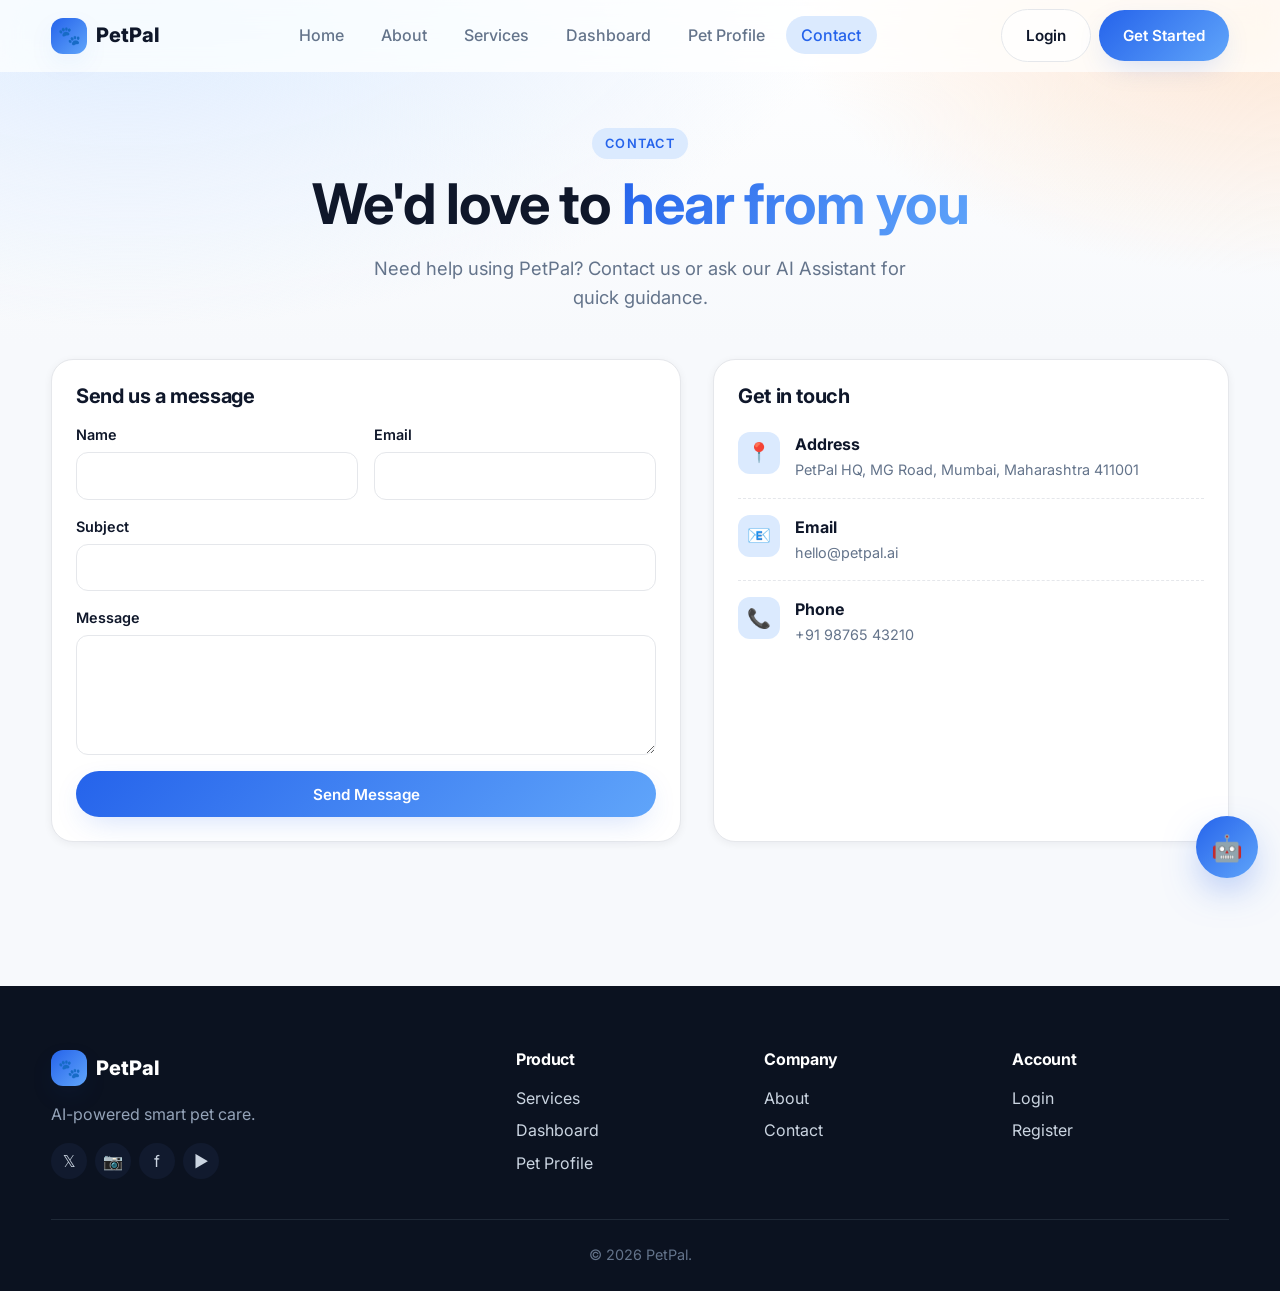
==== frontend/contact.html @ 14e183da "Secure API setup" ====
<!doctype html>
<html lang="en">
  <head>
    <meta charset="UTF-8" />
    <meta name="viewport" content="width=device-width, initial-scale=1.0" />
    <title>Contact — PetPal</title>
    <link
      href="https://fonts.googleapis.com/css2?family=Inter:wght@400;500;600;700;800&display=swap"
      rel="stylesheet"
    />
    <link rel="stylesheet" href="style.css" />
  </head>
  <body>
    <nav class="navbar">
      <div class="nav-inner">
        <a href="index.html" class="logo"
          ><span class="logo-mark">🐾</span> PetPal</a
        >
        <ul class="nav-links">
          <li><a href="index.html">Home</a></li>
          <li><a href="about.html">About</a></li>
          <li><a href="services.html">Services</a></li>
          <li><a href="dashboard.html">Dashboard</a></li>
          <li><a href="pet-profile.html">Pet Profile</a></li>
          <li><a href="contact.html">Contact</a></li>
        </ul>
        <div class="nav-cta">
          <a href="login.html" class="btn btn-ghost">Login</a
          ><a href="register.html" class="btn btn-primary">Get Started</a
          ><button class="hamburger" aria-label="Menu"><span></span></button>
        </div>
      </div>
    </nav>

    <header class="hero" style="padding-bottom: 2rem">
      <div class="container" style="text-align: center">
        <span class="eyebrow reveal">Contact</span>
        <h1 class="reveal">
          We'd love to
          <span
            style="
              background: var(--gradient-primary);
              -webkit-background-clip: text;
              background-clip: text;
              color: transparent;
            "
            >hear from you</span
          >
        </h1>
        <p class="lead reveal" style="margin: 0 auto">
          Need help using PetPal? Contact us or ask our AI Assistant for quick guidance.
        </p>
      </div>
    </header>

    <section class="section" style="padding-top: 1rem">
      <div class="container contact-grid">
        <div class="panel reveal">
          <h3>Send us a message</h3>
          <form id="contactForm" style="margin-top: 1rem">
            <div class="row">
              <div class="field">
                <label>Name</label><input name="name" type="text" required />
              </div>
              <div class="field">
                <label>Email</label><input name="email" type="email" required />
              </div>
            </div>
            <div class="field">
              <label>Subject</label
              ><input name="subject" type="text" required />
            </div>
            <div class="field">
              <label>Message</label
              ><textarea name="message" required></textarea>
            </div>
            <button type="submit" class="btn btn-primary btn-block">
              Send Message
            </button>
          </form>
        </div>
        <div class="panel reveal">
          <h3>Get in touch</h3>
          <div class="info-item">
            <div class="icon">📍</div>
            <div>
              <b>Address</b
              ><span>PetPal HQ, MG Road, Mumbai, Maharashtra 411001</span>
            </div>
          </div>
          <div class="info-item">
            <div class="icon">📧</div>
            <div><b>Email</b><span>hello@petpal.ai</span></div>
          </div>
          <div class="info-item">
            <div class="icon">📞</div>
            <div><b>Phone</b><span>+91 98765 43210</span></div>
          </div>
    </section>

    <footer class="footer">
      <div class="container footer-grid">
        <div>
          <div class="logo" style="color: #fff">
            <span class="logo-mark">🐾</span> PetPal
          </div>
          <p style="margin-top: 1rem; color: #94a3b8">
            AI-powered smart pet care.
          </p>
          <div class="socials">
            <a href="#">𝕏</a><a href="#">📷</a><a href="#">f</a
            ><a href="#">▶</a>
          </div>
        </div>
        <div>
          <h4>Product</h4>
          <ul>
            <li><a href="services.html">Services</a></li>
            <li><a href="dashboard.html">Dashboard</a></li>
            <li><a href="pet-profile.html">Pet Profile</a></li>
          </ul>
        </div>
        <div>
          <h4>Company</h4>
          <ul>
            <li><a href="about.html">About</a></li>
            <li><a href="contact.html">Contact</a></li>
          </ul>
        </div>
        <div>
          <h4>Account</h4>
          <ul>
            <li><a href="login.html">Login</a></li>
            <li><a href="register.html">Register</a></li>
          </ul>
        </div>
      </div>
      <div class="container footer-bottom">© 2026 PetPal.</div>
    </footer>

    <button class="ai-fab" aria-label="Ask PetPal AI">🤖</button>
    <div class="ai-panel">
      <div class="ai-header">
        <div class="avatar">🤖</div>
        <div>
          <strong>PetPal AI</strong><small>Multilingual · Always on</small>
        </div>
        <button class="close">×</button>
      </div>
      <div class="ai-body">
        <div class="msg bot">
          Hi! I can answer questions about PetPal, explain features, and help you navigate the website.
        </div>
      </div>
      <div class="ai-suggest">
        <button>How do I contact PetPal?</button>
        <button>Explain this website</button>
        <button>What services are available?</button>
      </div>
      <div class="ai-input">
        <input type="text" placeholder="Ask PetPal AI…" /><button>Send</button>
      </div>
    </div>
    <script src="script.js"></script>
    <script>

document.getElementById("contactForm").addEventListener("submit", async function(e){

    e.preventDefault();

    const name=document.querySelector('[name="name"]').value;
    const email=document.querySelector('[name="email"]').value;
    const subject=document.querySelector('[name="subject"]').value;
    const message=document.querySelector('[name="message"]').value;

    try{

        const response=await fetch("http://127.0.0.1:5000/contact",{

            method:"POST",

            headers:{
                "Content-Type":"application/json"
            },

            body:JSON.stringify({
                name,
                email,
                subject,
                message
            })

        });

        const data=await response.json();

        if(data.success){

            alert("Message Sent Successfully!");

            document.getElementById("contactForm").reset();

        }else{

            alert(data.message);

        }

    }catch(error){

        alert("Unable to connect to backend.");

    }

});

</script> 
  </body>
</html>
---- frontend/style.css ----
/* =========================================================================
   PetPal — Global stylesheet
   Shared across every page. Design tokens, layout, components, animations,
   and responsive breakpoints all live here.
   ========================================================================= */

/* ---------- 1. Design tokens ---------- */
:root {
  --primary: #2563eb;
  --primary-dark: #1e40af;
  --primary-glow: #60a5fa;
  --accent: #f97316;
  --accent-soft: #fed7aa;
  --success: #22c55e;
  --danger: #ef4444;

  --bg: #f7f9fc;
  --bg-alt: #eef2ff;
  --surface: #ffffff;
  --surface-glass: rgba(255, 255, 255, 0.75);
  --border: #e5e7eb;

  --text: #0f172a;
  --text-muted: #64748b;
  --text-invert: #ffffff;

  --radius-sm: 8px;
  --radius: 14px;
  --radius-lg: 22px;
  --radius-pill: 999px;

  --shadow-sm: 0 2px 8px rgba(15, 23, 42, 0.06);
  --shadow: 0 10px 30px -10px rgba(37, 99, 235, 0.25);
  --shadow-lg: 0 20px 60px -20px rgba(37, 99, 235, 0.35);

  --gradient-primary: linear-gradient(135deg, #2563eb 0%, #60a5fa 100%);
  --gradient-accent: linear-gradient(135deg, #f97316 0%, #fb923c 100%);
  --gradient-hero: radial-gradient(1200px 600px at 10% -10%, #dbeafe 0%, transparent 60%),
                   radial-gradient(900px 500px at 100% 0%, #fde4d0 0%, transparent 55%),
                   linear-gradient(180deg, #ffffff 0%, #f7f9fc 100%);

  --font-sans: "Inter", system-ui, -apple-system, "Segoe UI", Roboto, sans-serif;
  --nav-h: 72px;
}

/* ---------- 2. Reset ---------- */
*, *::before, *::after { box-sizing: border-box; }
html { scroll-behavior: smooth; }
body {
  margin: 0;
  font-family: var(--font-sans);
  color: var(--text);
  background: var(--bg);
  line-height: 1.55;
  -webkit-font-smoothing: antialiased;
}
img { max-width: 100%; display: block; }
a { color: inherit; text-decoration: none; }
button { font-family: inherit; cursor: pointer; border: none; background: none; }
input, textarea, select { font-family: inherit; font-size: 1rem; }

h1, h2, h3, h4 { margin: 0 0 .5rem; line-height: 1.2; font-weight: 700; letter-spacing: -0.02em; }
h1 { font-size: clamp(2.25rem, 4.5vw, 3.5rem); }
h2 { font-size: clamp(1.75rem, 3vw, 2.5rem); }
h3 { font-size: 1.25rem; }
p  { margin: 0 0 1rem; color: var(--text-muted); }

.container { width: min(1200px, 92%); margin: 0 auto; }
.section { padding: 5rem 0; }
.section-title { text-align: center; margin-bottom: 3rem; }
.section-title p { max-width: 640px; margin: 0.5rem auto 0; }
.eyebrow {
  display: inline-block; font-size: 0.8rem; font-weight: 600;
  color: var(--primary); text-transform: uppercase; letter-spacing: 0.1em;
  padding: 0.35rem 0.8rem; background: #dbeafe; border-radius: var(--radius-pill);
  margin-bottom: 0.75rem;
}

/* ---------- 3. Buttons ---------- */
.btn {
  display: inline-flex; align-items: center; gap: 0.5rem;
  padding: 0.85rem 1.5rem; border-radius: var(--radius-pill);
  font-weight: 600; font-size: 0.95rem;
  transition: transform 0.2s ease, box-shadow 0.2s ease, background 0.2s ease;
}
.btn:hover { transform: translateY(-2px); }
.btn-primary { background: var(--gradient-primary); color: #fff; box-shadow: var(--shadow); }
.btn-primary:hover { box-shadow: var(--shadow-lg); }
.btn-accent { background: var(--gradient-accent); color: #fff; box-shadow: 0 10px 30px -10px rgba(249, 115, 22, .4); }
.btn-ghost { background: rgba(255,255,255,.7); color: var(--text); border: 1px solid var(--border); }
.btn-ghost:hover { background: #fff; }
.btn-block { width: 100%; justify-content: center; }

/* ---------- 4. Navbar ---------- */
.navbar {
  position: fixed; inset: 0 0 auto 0; height: var(--nav-h); z-index: 100;
  display: flex; align-items: center;
  background: rgba(255,255,255,0.75);
  backdrop-filter: saturate(180%) blur(14px);
  -webkit-backdrop-filter: saturate(180%) blur(14px);
  border-bottom: 1px solid transparent;
  transition: height .25s ease, box-shadow .25s ease, border-color .25s ease;
}
.navbar.scrolled { height: 60px; box-shadow: var(--shadow-sm); border-bottom-color: var(--border); }
.nav-inner { width: min(1200px, 92%); margin: 0 auto; display: flex; align-items: center; justify-content: space-between; }
.logo { display: flex; align-items: center; gap: .55rem; font-weight: 800; font-size: 1.25rem; }
.logo-mark {
  width: 36px; height: 36px; border-radius: 12px;
  background: var(--gradient-primary); color: #fff;
  display: grid; place-items: center; font-size: 1.15rem;
  box-shadow: var(--shadow);
}
.nav-links { display: flex; gap: 0.4rem; align-items: center; list-style: none; margin: 0; padding: 0; }
.nav-links a {
  padding: 0.55rem 0.95rem; border-radius: var(--radius-pill);
  font-weight: 500; color: var(--text-muted); transition: color .2s ease, background .2s ease;
}
.nav-links a:hover { color: var(--primary); background: #eff6ff; }
.nav-links a.active { color: var(--primary); background: #dbeafe; }
.nav-cta { display: flex; gap: .5rem; align-items: center; }

.hamburger { display: none; width: 42px; height: 42px; border-radius: 12px; align-items: center; justify-content: center; background: #fff; border: 1px solid var(--border); }
.hamburger span { display: block; width: 20px; height: 2px; background: var(--text); position: relative; }
.hamburger span::before, .hamburger span::after { content:""; position:absolute; left:0; width:20px; height:2px; background: var(--text); }
.hamburger span::before { top: -6px; }
.hamburger span::after  { top:  6px; }

/* ---------- 5. Hero ---------- */
.hero {
  padding: calc(var(--nav-h) + 3.5rem) 0 4rem;
  background: var(--gradient-hero);
  position: relative; overflow: hidden;
}
.hero-grid { display: grid; grid-template-columns: 1.1fr 1fr; gap: 3rem; align-items: center; }
.hero h1 { margin-bottom: 1rem; }
.hero h1 span { background: var(--gradient-primary); -webkit-background-clip: text; background-clip: text; color: transparent; }
.hero .lead { font-size: 1.15rem; color: var(--text-muted); max-width: 560px; }
.hero-cta { display: flex; gap: .75rem; flex-wrap: wrap; margin-top: 1.75rem; }
.hero-trust { display: flex; gap: 1.5rem; margin-top: 2rem; color: var(--text-muted); font-size: .9rem; flex-wrap: wrap; }
.hero-trust b { color: var(--text); }

.hero-art {
  position: relative; aspect-ratio: 1/1; max-width: 480px; margin-left: auto;
  background: var(--gradient-primary);
  border-radius: 36% 64% 55% 45% / 45% 40% 60% 55%;
  box-shadow: var(--shadow-lg);
  animation: morph 12s ease-in-out infinite;
  display: grid; place-items: center; color: #fff; font-size: 8rem;
}
.hero-art::after {
  content: ""; position: absolute; inset: -20px;
  border: 2px dashed rgba(37,99,235,.25); border-radius: inherit;
  animation: spin 30s linear infinite;
}
@keyframes morph {
  0%,100% { border-radius: 36% 64% 55% 45% / 45% 40% 60% 55%; }
  50%     { border-radius: 60% 40% 45% 55% / 55% 60% 40% 45%; }
}
@keyframes spin { to { transform: rotate(360deg); } }

/* ---------- 6. Stats ---------- */
.stats { display: grid; grid-template-columns: repeat(4, 1fr); gap: 1.25rem; }
.stat {
  background: var(--surface); border: 1px solid var(--border);
  border-radius: var(--radius); padding: 1.5rem; text-align: center;
  box-shadow: var(--shadow-sm); transition: transform .25s ease, box-shadow .25s ease;
}
.stat:hover { transform: translateY(-4px); box-shadow: var(--shadow); }
.stat-num { font-size: 2.25rem; font-weight: 800; color: var(--primary); }
.stat-label { color: var(--text-muted); font-size: .95rem; }

/* ---------- 7. Cards / Features ---------- */
.grid-3 { display: grid; grid-template-columns: repeat(3, 1fr); gap: 1.5rem; }
.grid-2 { display: grid; grid-template-columns: repeat(2, 1fr); gap: 1.5rem; }
.grid-4 { display: grid; grid-template-columns: repeat(4, 1fr); gap: 1.25rem; }

.card {
  background: var(--surface); border: 1px solid var(--border);
  border-radius: var(--radius-lg); padding: 1.75rem;
  box-shadow: var(--shadow-sm);
  transition: transform .3s ease, box-shadow .3s ease, border-color .3s ease;
}
.card:hover { transform: translateY(-6px); box-shadow: var(--shadow-lg); border-color: #c7d2fe; }
.card-icon {
  width: 52px; height: 52px; border-radius: 14px; display: grid; place-items: center;
  background: var(--gradient-primary); color: #fff; font-size: 1.4rem; margin-bottom: 1rem;
  box-shadow: var(--shadow);
}
.card h3 { margin-bottom: .35rem; }
.card p  { margin: 0; }

/* ---------- 8. Why / Testimonials / CTA ---------- */
.why-list { display: grid; grid-template-columns: repeat(2, 1fr); gap: 1rem 2rem; }
.why-list li { display: flex; gap: .75rem; align-items: flex-start; color: var(--text); }
.check {
  flex: 0 0 24px; width: 24px; height: 24px; border-radius: 50%;
  background: #dcfce7; color: var(--success); display: grid; place-items: center; font-weight: 700;
}

.testimonial { position: relative; }
.testimonial p { color: var(--text); font-size: 1.05rem; }
.testimonial .who { display: flex; align-items: center; gap: .75rem; margin-top: 1rem; }
.avatar { width: 42px; height: 42px; border-radius: 50%; background: var(--gradient-accent); display: grid; place-items: center; color: #fff; font-weight: 700; }
.avatar-lg { width: 56px; height: 56px; font-size: 1.15rem; }

.cta-banner {
  background: var(--gradient-primary); color: #fff; border-radius: var(--radius-lg);
  padding: 3rem; display: flex; align-items: center; justify-content: space-between; gap: 2rem;
  box-shadow: var(--shadow-lg);
}
.cta-banner h2 { color: #fff; }
.cta-banner p  { color: rgba(255,255,255,.85); margin: 0; }

/* ---------- 9. Footer ---------- */
.footer { background: #0b1220; color: #cbd5e1; padding: 4rem 0 1.5rem; margin-top: 4rem; }
.footer h4 { color: #fff; margin-bottom: 1rem; font-size: 1rem; }
.footer a { color: #cbd5e1; }
.footer a:hover { color: #fff; }
.footer-grid { display: grid; grid-template-columns: 2fr 1fr 1fr 1fr; gap: 2rem; }
.footer ul { list-style: none; padding: 0; margin: 0; display: grid; gap: .5rem; }
.footer .socials { display: flex; gap: .5rem; margin-top: 1rem; }
.footer .socials a {
  width: 36px; height: 36px; border-radius: 50%; background: #111a2e;
  display: grid; place-items: center; transition: background .2s ease;
}
.footer .socials a:hover { background: var(--primary); }
.footer-bottom { text-align: center; margin-top: 2.5rem; padding-top: 1.5rem; border-top: 1px solid #1f2937; color: #64748b; font-size: .9rem; }

/* ---------- 10. Floating AI Assistant ---------- */
.ai-fab {
  position: fixed; right: 22px; bottom: 22px; z-index: 90;
  width: 62px; height: 62px; border-radius: 50%;
  background: var(--gradient-primary); color: #fff; font-size: 1.6rem;
  display: grid; place-items: center;
  box-shadow: 0 15px 40px -10px rgba(37,99,235,.55);
  animation: pulseGlow 2.4s ease-in-out infinite;
}
.ai-fab:hover { transform: scale(1.06); }
@keyframes pulseGlow {
  0%,100% { box-shadow: 0 15px 40px -10px rgba(37,99,235,.55), 0 0 0 0 rgba(37,99,235,.4); }
  50%     { box-shadow: 0 15px 40px -10px rgba(37,99,235,.55), 0 0 0 18px rgba(37,99,235,0); }
}

.ai-panel {
  position: fixed; right: 22px; bottom: 100px; z-index: 95;
  width: min(380px, 92vw); height: 540px; max-height: 78vh;
  background: #fff; border-radius: 20px; border: 1px solid var(--border);
  box-shadow: var(--shadow-lg);
  display: none; flex-direction: column; overflow: hidden;
  transform-origin: bottom right; animation: popIn .25s ease;
}
.ai-panel.open { display: flex; }
@keyframes popIn { from { opacity: 0; transform: scale(.9) translateY(10px);} to { opacity: 1; transform: none; } }

.ai-header { padding: 1rem; background: var(--gradient-primary); color: #fff; display: flex; align-items: center; gap: .75rem; }
.ai-header .avatar { background: rgba(255,255,255,.25); }
.ai-header strong { display: block; }
.ai-header small { opacity: .85; }
.ai-header .close { margin-left: auto; color: #fff; font-size: 1.4rem; padding: .25rem .5rem; border-radius: 8px; }
.ai-header .close:hover { background: rgba(255,255,255,.15); }

.ai-body { flex: 1; overflow-y: auto; padding: 1rem; background: #f7f9fc; display: flex; flex-direction: column; gap: .6rem; }
.msg { max-width: 82%; padding: .7rem .9rem; border-radius: 14px; font-size: .95rem; line-height: 1.45; animation: fadeUp .3s ease; }
.msg.bot  { background: #fff; border: 1px solid var(--border); align-self: flex-start; border-bottom-left-radius: 4px; }
.msg.user { background: var(--gradient-primary); color: #fff; align-self: flex-end; border-bottom-right-radius: 4px; }
.msg.typing { display: inline-flex; gap: 4px; padding: .8rem 1rem; }
.msg.typing span { width: 6px; height: 6px; border-radius: 50%; background: #94a3b8; animation: bounceDot 1.2s infinite ease-in-out; }
.msg.typing span:nth-child(2) { animation-delay: .15s; }
.msg.typing span:nth-child(3) { animation-delay: .3s; }
@keyframes bounceDot { 0%,80%,100% { transform: translateY(0);} 40% { transform: translateY(-6px);} }

.ai-suggest { display: flex; flex-wrap: wrap; gap: .35rem; padding: .5rem 1rem 0; }
.ai-suggest button {
  font-size: .8rem; padding: .4rem .7rem; border-radius: 999px;
  background: #eff6ff; color: var(--primary); border: 1px solid #dbeafe;
}
.ai-suggest button:hover { background: #dbeafe; }

.ai-input { display: flex; gap: .5rem; padding: .75rem; border-top: 1px solid var(--border); background: #fff; }
.ai-input input { flex: 1; border: 1px solid var(--border); border-radius: 999px; padding: .65rem 1rem; outline: none; }
.ai-input input:focus { border-color: var(--primary); box-shadow: 0 0 0 3px #dbeafe; }
.ai-input button { background: var(--gradient-primary); color: #fff; padding: 0 1.2rem; border-radius: 999px; font-weight: 600; }

/* ---------- 11. Forms (Login / Register / Contact / Pet Profile) ---------- */
.auth-wrap {
  min-height: calc(100vh - var(--nav-h)); padding: calc(var(--nav-h) + 2rem) 0 4rem;
  background: var(--gradient-hero);
  display: grid; place-items: center;
}
.auth-card {
  width: min(440px, 92%); background: var(--surface-glass);
  backdrop-filter: blur(14px); -webkit-backdrop-filter: blur(14px);
  border: 1px solid rgba(255,255,255,.6); border-radius: var(--radius-lg);
  padding: 2.25rem; box-shadow: var(--shadow-lg);
  animation: fadeUp .5s ease;
}
.auth-card h1 { font-size: 1.75rem; text-align: center; }
.auth-card .sub { text-align: center; margin-bottom: 1.5rem; }
.field { display: grid; gap: .35rem; margin-bottom: 1rem; }
.field label { font-size: .9rem; font-weight: 600; color: var(--text); }
.field input, .field select, .field textarea {
  padding: .8rem 1rem; border: 1px solid var(--border); border-radius: 12px; background: #fff;
  transition: border-color .2s ease, box-shadow .2s ease;
}
.field input:focus, .field select:focus, .field textarea:focus { outline: none; border-color: var(--primary); box-shadow: 0 0 0 3px #dbeafe; }
.field textarea { min-height: 120px; resize: vertical; }
.row { display: grid; grid-template-columns: 1fr 1fr; gap: 1rem; }
.remember { display: flex; align-items: center; justify-content: space-between; margin: -0.25rem 0 1rem; font-size: .9rem; color: var(--text-muted); }
.remember label { display: flex; gap: .5rem; align-items: center; }
.divider { text-align: center; color: var(--text-muted); font-size: .85rem; margin: 1rem 0; position: relative; }
.divider::before, .divider::after { content: ""; position: absolute; top: 50%; width: 40%; height: 1px; background: var(--border); }
.divider::before { left: 0; } .divider::after { right: 0; }
.form-note { text-align: center; margin-top: 1rem; font-size: .9rem; color: var(--text-muted); }
.form-note a { color: var(--primary); font-weight: 600; }

/* ---------- 12. Toast ---------- */
.toast {
  position: fixed; left: 50%; bottom: 100px; transform: translateX(-50%) translateY(30px);
  background: #0f172a; color: #fff; padding: .8rem 1.25rem; border-radius: 999px;
  box-shadow: var(--shadow-lg); font-size: .9rem; opacity: 0; pointer-events: none;
  transition: all .3s ease; z-index: 200;
}
.toast.show { opacity: 1; transform: translateX(-50%) translateY(0); }

/* ---------- 13. Dashboard ---------- */
.dash-shell { display: grid; grid-template-columns: 260px 1fr; min-height: 100vh; padding-top: var(--nav-h); }
.dash-side {
  background: #fff; border-right: 1px solid var(--border); padding: 1.5rem 1rem;
  position: sticky; top: var(--nav-h); align-self: start; height: calc(100vh - var(--nav-h));
}
.dash-side h4 { text-transform: uppercase; font-size: .75rem; color: var(--text-muted); letter-spacing: .1em; margin: 1rem .5rem .4rem; }
.dash-side a {
  display: flex; align-items: center; gap: .7rem;
  padding: .7rem .9rem; border-radius: 12px; color: var(--text-muted);
  font-weight: 500; margin-bottom: .15rem;
}
.dash-side a:hover { background: #f1f5f9; color: var(--text); }
.dash-side a.active { background: #dbeafe; color: var(--primary); }
.dash-main { padding: 2rem; }
.dash-top { display: flex; justify-content: space-between; align-items: center; margin-bottom: 1.5rem; }
.dash-top h1 { font-size: 1.75rem; margin: 0; }
.dash-top small { color: var(--text-muted); }

.stat-mini { padding: 1.25rem; border-radius: var(--radius); background: #fff; border: 1px solid var(--border); box-shadow: var(--shadow-sm); }
.stat-mini .label { color: var(--text-muted); font-size: .85rem; }
.stat-mini .value { font-size: 1.8rem; font-weight: 800; color: var(--text); }
.stat-mini .delta { font-size: .8rem; color: var(--success); }

.panel {
  background: #fff; border: 1px solid var(--border); border-radius: var(--radius-lg);
  padding: 1.5rem; box-shadow: var(--shadow-sm);
}
.panel h3 { display: flex; align-items: center; gap: .5rem; }
.reminder-list { list-style: none; padding: 0; margin: 0; display: grid; gap: .75rem; }
.reminder {
  display: flex; align-items: center; gap: 1rem;
  padding: .9rem 1rem; border: 1px solid var(--border);
  border-left: 4px solid var(--primary); border-radius: 12px; background: #f8fafc;
  transition: transform .2s ease;
}
.reminder:hover { transform: translateX(4px); }
.reminder .emoji { font-size: 1.6rem; }
.reminder .info { flex: 1; }
.reminder .info b { display: block; }
.reminder .info span { color: var(--text-muted); font-size: .9rem; }
.reminder .tag { font-size: .75rem; padding: .25rem .6rem; border-radius: 999px; background: #dbeafe; color: var(--primary); font-weight: 600; }
.reminder.warn { border-left-color: var(--accent); } .reminder.warn .tag { background: #fed7aa; color: #9a3412; }
.reminder.ok { border-left-color: var(--success); } .reminder.ok .tag { background: #dcfce7; color: #166534; }

.activity-list { list-style: none; padding: 0; margin: 0; }
.activity-list li { padding: .75rem 0; border-bottom: 1px dashed var(--border); font-size: .95rem; color: var(--text-muted); }
.activity-list li:last-child { border-bottom: none; }
.activity-list b { color: var(--text); }

.pet-mini { display: flex; align-items: center; gap: .75rem; padding: .75rem; border: 1px solid var(--border); border-radius: 12px; margin-bottom: .5rem; }
.pet-mini .avatar { width: 40px; height: 40px; }

/* ---------- 14. About & Services extra ---------- */
.about-block { display: grid; grid-template-columns: 1fr 1fr; gap: 3rem; align-items: center; margin-bottom: 4rem; }
.about-block:nth-child(even) > .about-visual { order: -1; }
.about-visual {
  aspect-ratio: 4/3; border-radius: var(--radius-lg);
  background: var(--gradient-primary); color: #fff;
  display: grid; place-items: center; font-size: 5rem; box-shadow: var(--shadow-lg);
}
.about-visual.alt { background: var(--gradient-accent); }

/* ---------- 15. Contact ---------- */
.contact-grid { display: grid; grid-template-columns: 1.2fr 1fr; gap: 2rem; }
.info-item { display: flex; gap: .9rem; align-items: flex-start; padding: 1rem 0; border-bottom: 1px dashed var(--border); }
.info-item:last-child { border-bottom: none; }
.info-item .icon { width: 42px; height: 42px; border-radius: 12px; background: #dbeafe; color: var(--primary); display: grid; place-items: center; font-size: 1.2rem; }
.info-item b { display: block; }
.info-item span { color: var(--text-muted); font-size: .9rem; }

/* ---------- 16. Reveal animation ---------- */
@keyframes fadeUp { from { opacity: 0; transform: translateY(20px);} to { opacity: 1; transform: none; } }
.reveal { opacity: 0; transform: translateY(24px); transition: opacity .7s ease, transform .7s ease; }
.reveal.in { opacity: 1; transform: none; }

/* ---------- 17. Responsive ---------- */
@media (max-width: 992px) {
  .hero-grid, .about-block, .contact-grid { grid-template-columns: 1fr; }
  .hero-art { margin: 0 auto; }
  .about-block:nth-child(even) > .about-visual { order: 0; }
  .grid-4 { grid-template-columns: repeat(2, 1fr); }
  .grid-3 { grid-template-columns: repeat(2, 1fr); }
  .stats  { grid-template-columns: repeat(2, 1fr); }
  .dash-shell { grid-template-columns: 1fr; }
  .dash-side { position: static; height: auto; display: flex; overflow-x: auto; gap: .5rem; padding: .75rem; }
  .dash-side h4 { display: none; }
  .dash-side a { white-space: nowrap; margin: 0; }
  .footer-grid { grid-template-columns: 1fr 1fr; }
  .cta-banner { flex-direction: column; text-align: center; }
}
@media (max-width: 768px) {
  .hamburger { display: inline-flex; }
  .nav-links {
    position: fixed; inset: var(--nav-h) 0 auto 0;
    flex-direction: column; align-items: stretch; gap: .25rem;
    background: #fff; padding: 1rem; border-bottom: 1px solid var(--border);
    transform: translateY(-120%); transition: transform .3s ease; box-shadow: var(--shadow);
  }
  .nav-links.open { transform: translateY(0); }
  .nav-cta .btn { display: none; }
  .why-list { grid-template-columns: 1fr; }
  .row { grid-template-columns: 1fr; }
}
@media (max-width: 480px) {
  .grid-4, .grid-3, .grid-2, .stats { grid-template-columns: 1fr; }
  .footer-grid { grid-template-columns: 1fr; }
  .section { padding: 3.5rem 0; }
  .cta-banner { padding: 2rem; }
}
.ai-body::-webkit-scrollbar{
    width:6px;
}

.ai-body::-webkit-scrollbar-thumb{
    background:#cbd5e1;
    border-radius:10px;
}
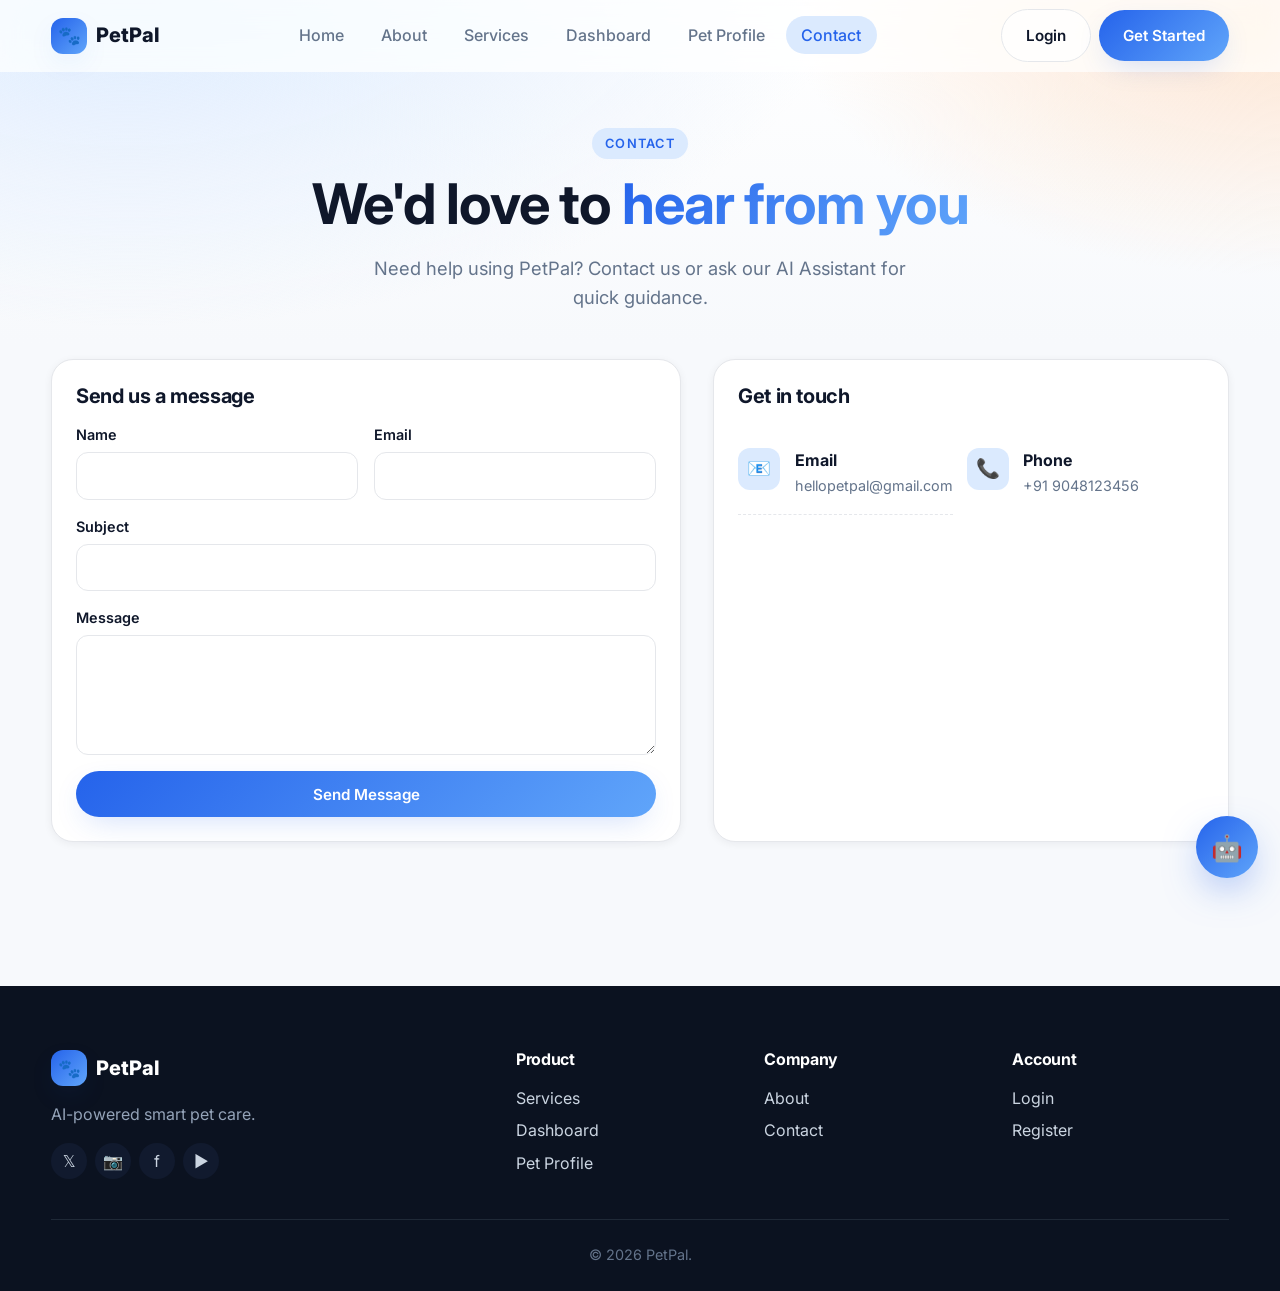
==== commit ac1428ea: "Update fetch endpoint to live Render URL and correct contact details" ====
--- a/frontend/contact.html
+++ b/frontend/contact.html
@@ -82,19 +82,14 @@
         <div class="panel reveal">
           <h3>Get in touch</h3>
           <div class="info-item">
-            <div class="icon">📍</div>
-            <div>
-              <b>Address</b
-              ><span>PetPal HQ, MG Road, Mumbai, Maharashtra 411001</span>
-            </div>
-          </div>
+      
           <div class="info-item">
             <div class="icon">📧</div>
-            <div><b>Email</b><span>hello@petpal.ai</span></div>
+            <div><b>Email</b><span>hellopetpal@gmail.com</span></div>
           </div>
           <div class="info-item">
             <div class="icon">📞</div>
-            <div><b>Phone</b><span>+91 98765 43210</span></div>
+            <div><b>Phone</b><span>+91 9048123456</span></div>
           </div>
     </section>
 
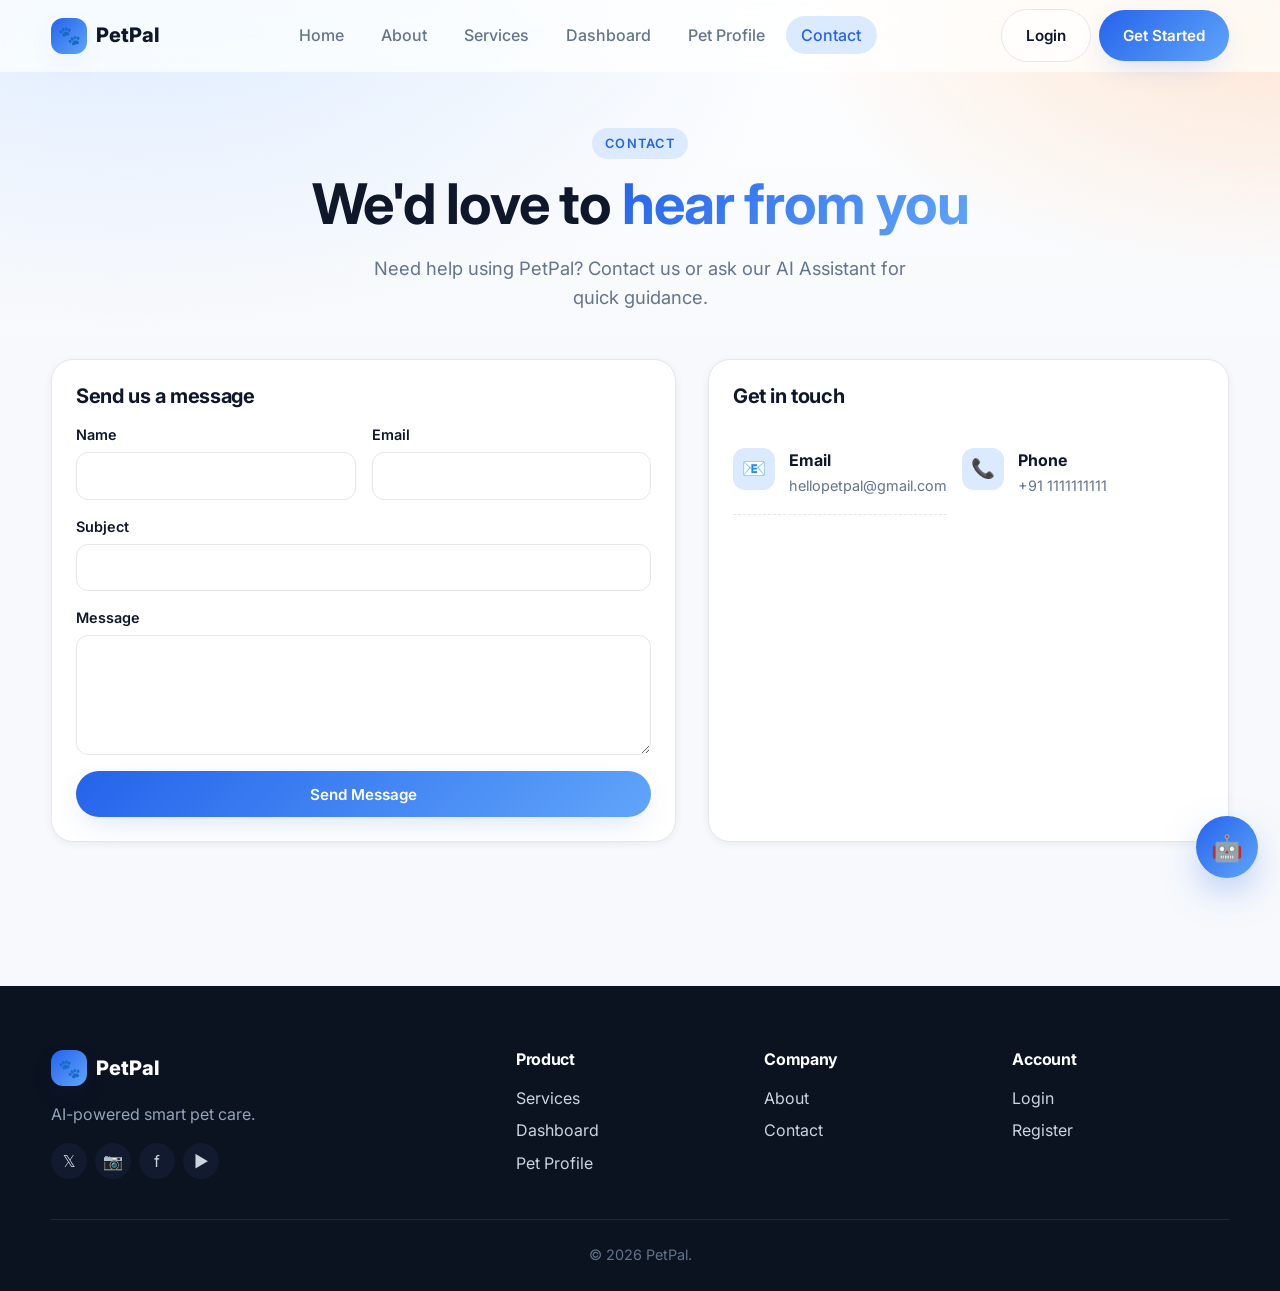
==== commit 5bb5d4aa: "Fix production registration endpoint link and update contact information" ====
--- a/frontend/contact.html
+++ b/frontend/contact.html
@@ -89,7 +89,7 @@
           </div>
           <div class="info-item">
             <div class="icon">📞</div>
-            <div><b>Phone</b><span>+91 9048123456</span></div>
+            <div><b>Phone</b><span>+91 1111111111</span></div>
           </div>
     </section>
 
--- a/frontend/style.css
+++ b/frontend/style.css
@@ -439,4 +439,23 @@
 .ai-body::-webkit-scrollbar-thumb{
     background:#cbd5e1;
     border-radius:10px;
-}+}
+/* =========================================================================
+   PetPal Input Layout Boundary Fix 
+   ========================================================================= */
+
+/* Lock every form field control element inside its container box limits */
+.field input, 
+.field select, 
+.field textarea {
+    width: 100% !important;        /* Forces inputs to follow parent card columns */
+    max-width: 100% !important;    /* Prevents the inputs from expanding outward */
+    box-sizing: border-box !important; /* Locks structural padding inside the width dimensions */
+}
+
+/* Ensure the grid wrapper behaves properly across form rows */
+.row {
+    width: 100%;
+    max-width: 100%;
+    overflow: hidden;              /* Cleanly clips any structural pixel bleed-out */
+}
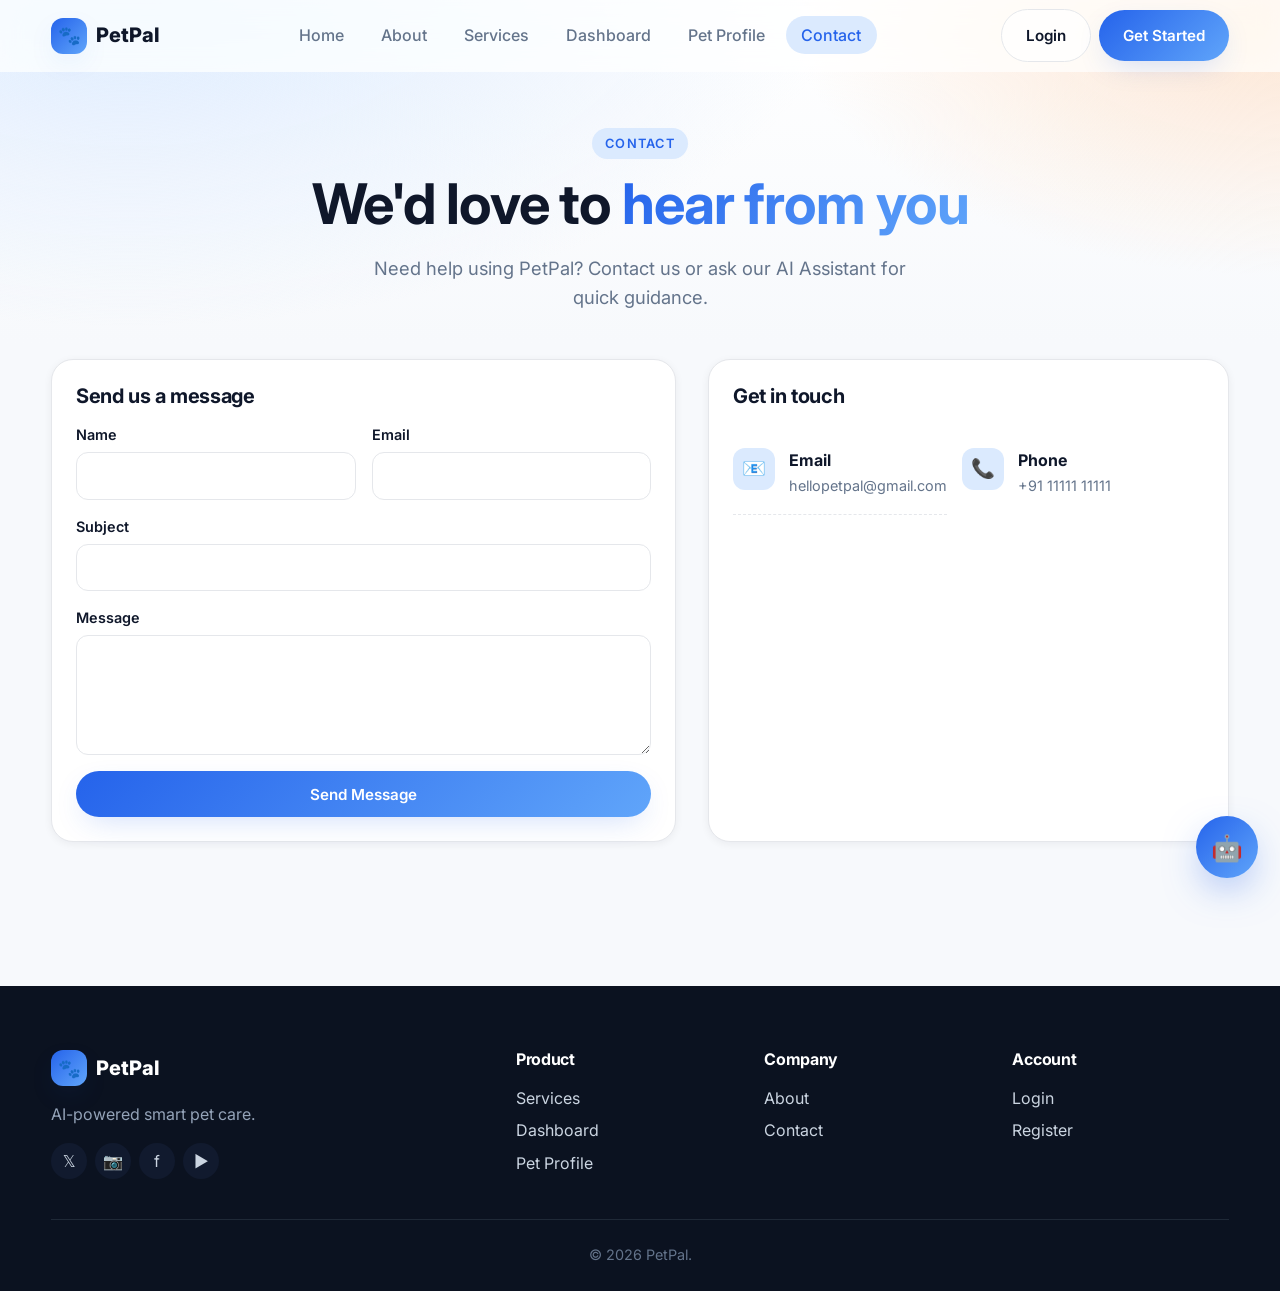
==== commit fe0622c5: "update contact information" ====
--- a/frontend/contact.html
+++ b/frontend/contact.html
@@ -89,7 +89,7 @@
           </div>
           <div class="info-item">
             <div class="icon">📞</div>
-            <div><b>Phone</b><span>+91 1111111111</span></div>
+            <div><b>Phone</b><span>+91 11111 11111</span></div>
           </div>
     </section>
 
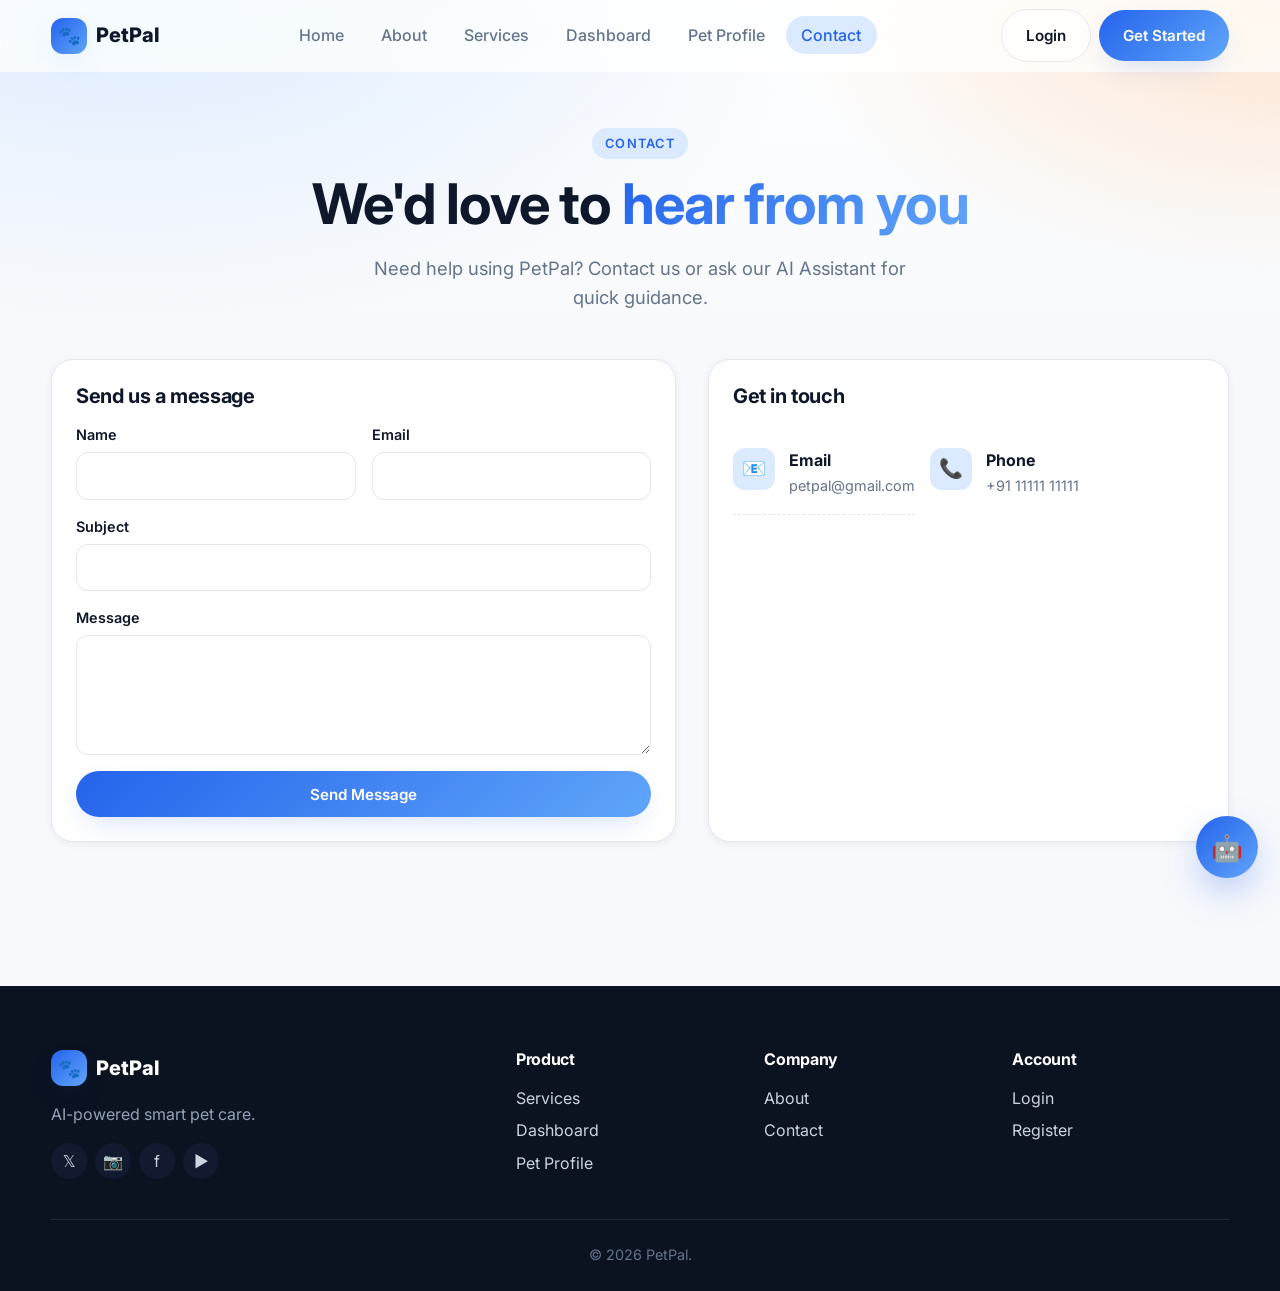
==== commit 43a740b6: "update contact information" ====
--- a/frontend/contact.html
+++ b/frontend/contact.html
@@ -85,7 +85,7 @@
       
           <div class="info-item">
             <div class="icon">📧</div>
-            <div><b>Email</b><span>hellopetpal@gmail.com</span></div>
+            <div><b>Email</b><span>petpal@gmail.com</span></div>
           </div>
           <div class="info-item">
             <div class="icon">📞</div>
